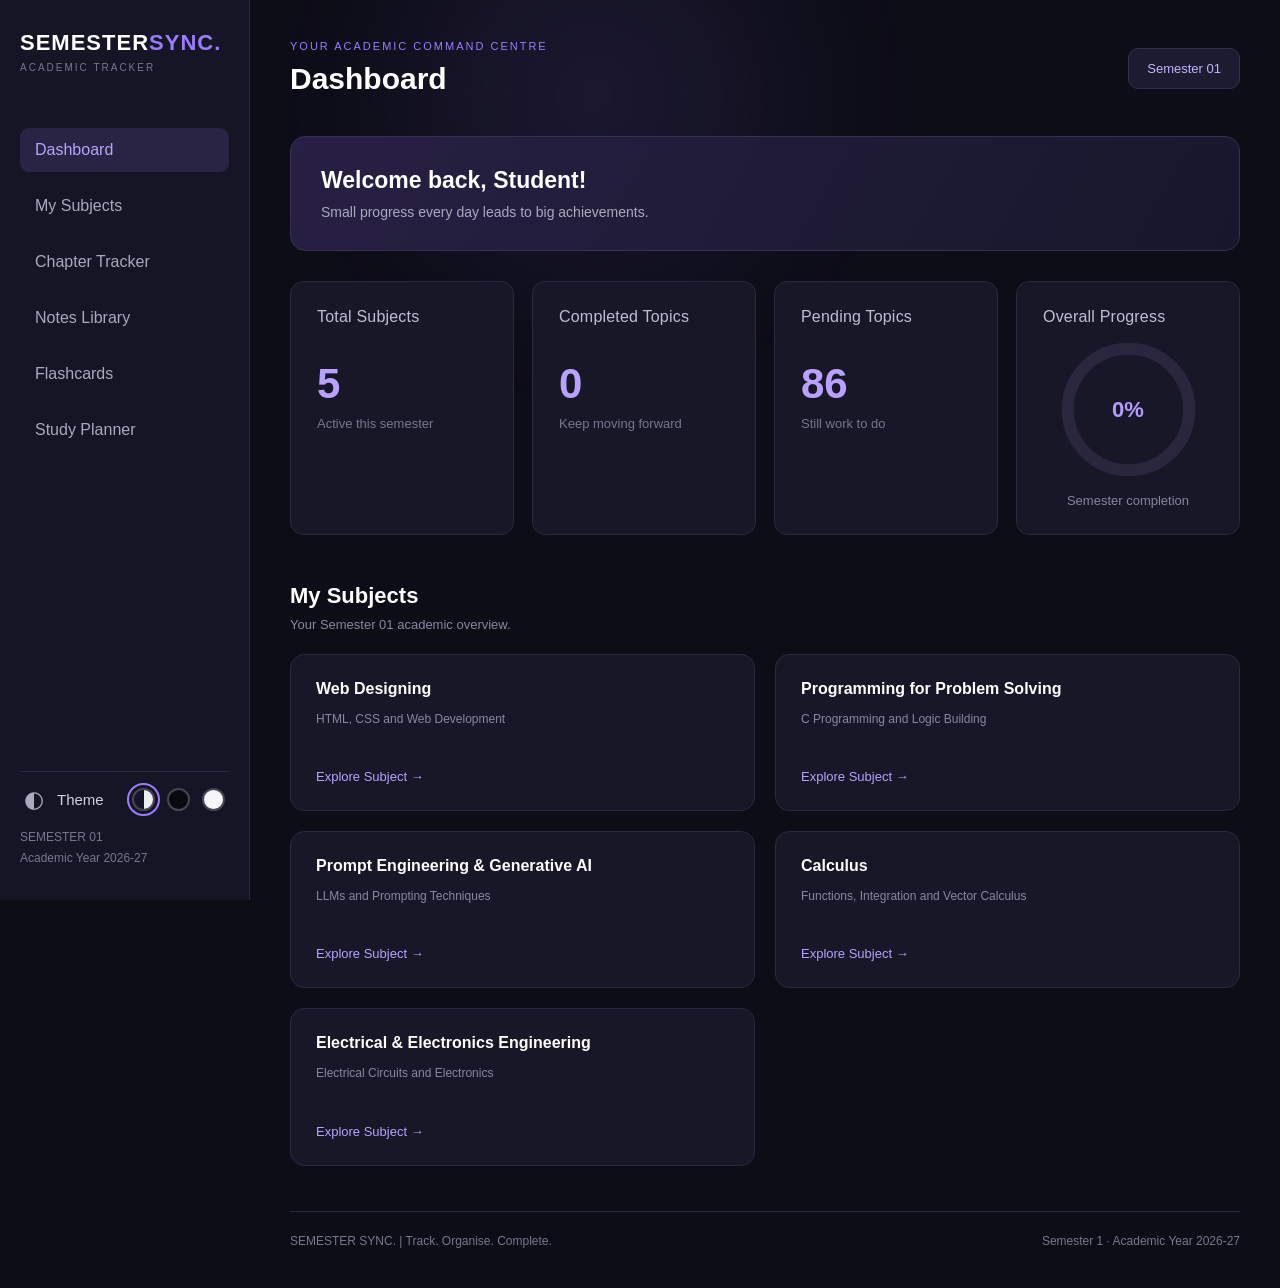
==== index.html @ 0c37a85b "Add files via upload" ====
<!DOCTYPE html>
<html lang="en">

<head>
    <meta charset="UTF-8">
    <meta name="viewport" content="width=device-width, initial-scale=1.0">

    <title>SemesterSync | Academic Tracker</title>

    <link rel="stylesheet" href="style.css">
</head>

<body>

    <!-- SIDEBAR -->
    <aside class="sidebar">

        <div class="logo">
            <h2>SEMESTER<span>SYNC.</span></h2>
            <p>ACADEMIC TRACKER</p>
        </div>

        
<nav>
    <ul>
        <li><a href="index.html" class="active">Dashboard</a></li>
        <li><a href="subjects.html">My Subjects</a></li>
        <li><a href="chapters.html">Chapter Tracker</a></li>
        <li><a href="notes.html">Notes Library</a></li>
        <li><a href="flashcards.html">Flashcards</a></li>
        <li><a href="planner.html">Study Planner</a></li>
    </ul>
</nav>



<div class="theme-switcher">
    <span class="theme-icon">◐</span>
    <span class="theme-label">Theme</span>

    <div class="theme-options">
        <button class="theme-btn active"
                data-theme="current"
                title="Current theme"
                aria-label="Current theme"></button>

        <button class="theme-btn"
                data-theme="dark"
                title="Dark theme"
                aria-label="Dark theme"></button>

        <button class="theme-btn"
                data-theme="light"
                title="Light theme"
                aria-label="Light theme"></button>
    </div>
</div>


        <div class="sidebar-footer">
            <p>SEMESTER 01</p>
            <p>Academic Year 2026-27</p>
        </div>

    </aside>


    <!-- MAIN CONTENT -->
    <main class="main-content">

        <!-- HEADER -->
        <header class="topbar">
            <div>
                <p class="welcome-text">YOUR ACADEMIC COMMAND CENTRE</p>
                <h1>Dashboard</h1>
            </div>

            <div class="profile">
                <span>Semester 01</span>
            </div>
        </header>


        <!-- DASHBOARD SECTION -->
        <section id="dashboard" class="dashboard">

            <div class="intro">
                <h2>Welcome back, Student!</h2>
                <p>Small progress every day leads to big achievements.</p>
            </div>

            <!-- STATISTICS -->
            <div class="stats-container">

                <article class="stat-card">
                    <h3>Total Subjects</h3>
                    <p class="stat-number">05</p>
                    <span>Active this semester</span>
                </article>

                <article class="stat-card">
                    <h3>Completed Topics</h3>
                    <p class="stat-number">12</p>
                    <span>Keep moving forward</span>
                </article>

                <article class="stat-card">
                    <h3>Pending Topics</h3>
                    <p class="stat-number">38</p>
                    <span>Still work to do</span>
                </article>

              
<article class="stat-card overall-card">
    <h3>Overall Progress</h3>

    <div class="progress-ring">
        <svg viewBox="0 0 100 100">
            <circle class="ring-bg"
                    cx="50" cy="50" r="45"></circle>

            <circle class="ring-fill"
                    cx="50" cy="50" r="45"></circle>
        </svg>

        <span class="ring-text">0%</span>
    </div>

    <span>Semester completion</span>
</article>


            </div>

        </section>

<!-- SUBJECT OVERVIEW -->
<section id="subjects" class="content-section">

    <div class="section-heading">
        <h2>My Subjects</h2>
        <p>Your Semester 01 academic overview.</p>
    </div>

    <div class="subjects-grid">

        <article class="subject-card">
            <h3>Web Designing</h3>
            <p>HTML, CSS and Web Development</p>
            <a href="subjects.html">Explore Subject →</a>
        </article>

        <article class="subject-card">
            <h3>Programming for Problem Solving</h3>
            <p>C Programming and Logic Building</p>
            <a href="subjects.html">Explore Subject →</a>
        </article>

        <article class="subject-card">
            <h3>Prompt Engineering & Generative AI</h3>
            <p>LLMs and Prompting Techniques</p>
            <a href="subjects.html">Explore Subject →</a>
        </article>

        <article class="subject-card">
            <h3>Calculus</h3>
            <p>Functions, Integration and Vector Calculus</p>
            <a href="subjects.html">Explore Subject →</a>
        </article>

        <article class="subject-card">
            <h3>Electrical & Electronics Engineering</h3>
            <p>Electrical Circuits and Electronics</p>
            <a href="subjects.html">Explore Subject →</a>
        </article>

    </div>

</section>


        
       


      


       


        

        <!-- FOOTER -->
        <footer>
            <p>SEMESTER SYNC. | Track. Organise. Complete.</p>
            <p>Semester 1 · Academic Year 2026-27</p>
        </footer>

    </main>
<script src="script.js"></script>
</body>
</html>
---- style.css ----
/* ===== GLOBAL SETTINGS ===== */

* {
    margin: 0;
    padding: 0;
    box-sizing: border-box;
}

html {
    scroll-behavior: smooth;
}

body {
    font-family: Arial, sans-serif;
    background-color: #0d0d18;
    color: #ffffff;
    display: flex;
}


/* ===== SIDEBAR ===== */

.sidebar {
    width: 250px;
    height: 100vh;
    background-color: #151525;
    padding: 30px 20px;
    position: fixed;
    left: 0;
    top: 0;
    display: flex;
    flex-direction: column;
    justify-content: space-between;
    border-right: 1px solid #292940;
}

.logo h2 {
    font-size: 22px;
    letter-spacing: 1px;
}

.logo span {
    color: #9b7cff;
}

.logo p {
    color: #77778f;
    font-size: 10px;
    margin-top: 6px;
    letter-spacing: 2px;
}

.sidebar nav {
    margin-top: 55px;
    flex: 1;
}

.sidebar ul {
    list-style: none;
}

.sidebar li {
    margin-bottom: 12px;
}

.sidebar a {
    display: block;
    text-decoration: none;
    color: #aaaabd;
    padding: 13px 15px;
    border-radius: 9px;
    transition: 0.3s;
}

.sidebar a:hover,
.sidebar a.active {
    background-color: #292444;
    color: #b9a2ff;
}

.sidebar-footer {
    color: #77778f;
    font-size: 12px;
    line-height: 1.8;
}


/* ===== MAIN CONTENT ===== */


.main-content {
    margin-left: 250px;
    width: calc(100% - 250px);
    min-height: 100vh;
    padding: 40px;
    position: relative;
    z-index: 1;
}


/* ===== TOPBAR ===== */

.topbar {
    display: flex;
    justify-content: space-between;
    align-items: center;
    margin-bottom: 40px;
}

.welcome-text {
    color: #9b7cff;
    font-size: 11px;
    letter-spacing: 2px;
    margin-bottom: 10px;
}

.topbar h1 {
    font-size: 30px;
}

.profile {
    background-color: #1c1c30;
    border: 1px solid #30304a;
    padding: 12px 18px;
    border-radius: 10px;
    color: #c5b5ff;
    font-size: 13px;
}


/* ===== INTRODUCTION ===== */

.intro {
    background: linear-gradient(120deg, #282044, #17172b);
    padding: 30px;
    border-radius: 15px;
    margin-bottom: 30px;
    border: 1px solid #383052;
}

.intro h2 {
    font-size: 23px;
    margin-bottom: 10px;
}

.intro p {
    color: #aaaabd;
    font-size: 14px;
}


/* ===== STATISTICS ===== */

.stats-container {
    display: grid;
    grid-template-columns: repeat(4, 1fr);
    gap: 18px;
    margin-bottom: 45px;
}

.stat-card {
    background-color: #171727;
    border: 1px solid #292940;
    padding: 22px;
    border-radius: 13px;
    transition: 0.3s;
}

.stat-card:hover {
    transform: translateY(-5px);
    border-color: #8065d8;
}

.stat-card h3 {
    color: #c0bfd2;
    font-size: 17px;
    font-weight: 500;
    margin-bottom: 18px;
}

.stat-number {
    font-size: 40px;
    font-weight: bold;
    margin: 15px 0 8px;
    color: #b9a2ff;
}

.stat-card span {
    color: #77778f;
    font-size: 14px;
}


/* ===== SECTION HEADINGS ===== */

.content-section {
    margin-bottom: 45px;
    scroll-margin-top: 25px;
}

.section-heading {
    margin-bottom: 22px;
}

.section-heading h2 {
    font-size: 22px;
    margin-bottom: 8px;
}

.section-heading p {
    color: #88889f;
    font-size: 13px;
}


/* ===== SUBJECT CARDS ===== */

.subjects-grid {
    display: grid;
    grid-template-columns: repeat(2, 1fr);
    gap: 20px;
}

.subject-card {
    background-color: #171727;
    padding: 25px;
    border: 1px solid #292940;
    border-radius: 14px;
    transition: 0.3s;
}

.subject-card:hover {
    transform: translateY(-4px);
    border-color: #8065d8;
}

.subject-card h3 {
    font-size: 16px;
    margin-bottom: 10px;
}

.subject-card p {
    color: #88889f;
    font-size: 12px;
    margin-bottom: 22px;
}

.subject-card span {
    display: block;
    color: #aaaabd;
    font-size: 12px;
    margin-top: 12px;
}


/* ===== PROGRESS BARS ===== */

.progress-bar {
    height: 7px;
    background-color: #303047;
    border-radius: 10px;
    overflow: hidden;
}

.progress {
    height: 100%;
    border-radius: 10px;
}

.web-progress {
    width: 40%;
    background-color: #9b7cff;
}

.programming-progress {
    width: 30%;
    background-color: #52c7a5;
}

.ai-progress {
    width: 25%;
    background-color: #e5a84f;
}

.calculus-progress {
    width: 20%;
    background-color: #579ce8;
}

.electrical-progress {
    width: 15%;
    background-color: #e77d91;
}


/* ===== PLACEHOLDER SECTIONS ===== */

.placeholder-card {
    background-color: #171727;
    border: 1px solid #292940;
    padding: 30px;
    border-radius: 13px;
}

.placeholder-card h3 {
    margin-bottom: 10px;
}

.placeholder-card p {
    color: #88889f;
    font-size: 13px;
}


/* ===== FOOTER ===== */

footer {
    border-top: 1px solid #292940;
    padding-top: 22px;
    color: #77778f;
    font-size: 12px;
    display: flex;
    justify-content: space-between;
    gap: 15px;
}


/* ===== RESPONSIVE DESIGN ===== */

@media (max-width: 1100px) {

    .stats-container {
        grid-template-columns: repeat(2, 1fr);
    }

}

@media (max-width: 768px) {

    body {
        display: block;
    }

    .sidebar {
        position: relative;
        width: 100%;
        height: auto;
        padding: 20px;
    }

    .sidebar nav {
        margin-top: 20px;
    }

    .sidebar ul {
        display: flex;
        flex-wrap: wrap;
        gap: 5px;
    }

    .sidebar li {
        margin: 0;
    }

    .sidebar a {
        padding: 9px 11px;
        font-size: 12px;
    }

    .sidebar-footer {
        display: none;
    }

    .main-content {
        margin-left: 0;
        width: 100%;
        padding: 25px 20px;
    }

    .subjects-grid {
        grid-template-columns: 1fr;
    }

    footer {
        flex-direction: column;
    }

}

@media (max-width: 480px) {

    .stats-container {
        grid-template-columns: 1fr;
    }

    .topbar h1 {
        font-size: 24px;
    }

    .profile {
        display: none;
    }

}


/* ===== CHAPTER TRACKER ===== */

.tracker-subject {
    background-color: #171727;
    border: 1px solid #292940;
    border-radius: 14px;
    padding: 25px;
    margin-bottom: 22px;
}

.tracker-subject h3 {
    color: #b9a2ff;
    font-size: 17px;
    margin-bottom: 20px;
}


.tracker-subject details {
    background-color: #202035;
    border-radius: 9px;
    margin-bottom: 10px;
    padding: 15px;
    overflow: hidden;
}

.tracker-subject summary {
    cursor: pointer;
    color: #ffffff;
    font-size: 14px;
    font-weight: bold;
    transition: color 0.3s ease;
}

.tracker-subject details[open] summary {
    color: #b9a2ff;
    margin-bottom: 15px;
}

/* Smooth topic reveal */
.tracker-subject details > label {
    animation: topicReveal 0.35s ease both;
}

@keyframes topicReveal {
    from {
        opacity: 0;
        transform: translateY(-8px);
    }
    to {
        opacity: 1;
        transform: translateY(0);
    }
}

.tracker-subject label {
    display: block;
    color: #aaaabd;
    font-size: 13px;
    padding: 9px 5px;
    cursor: pointer;
}

.tracker-subject input[type="checkbox"] {
    accent-color: #9b7cff;
    margin-right: 9px;
}


/* ===== NOTES LIBRARY ===== */

.notes-search {
    margin-bottom: 25px;
}

.notes-search input {
    width: 100%;
    padding: 15px;
    background-color: #171727;
    border: 1px solid #30304a;
    border-radius: 10px;
    color: white;
    outline: none;
    font-size: 13px;
}

.notes-search input:focus {
    border-color: #9b7cff;
}

.notes-grid {
    display: grid;
    grid-template-columns: repeat(2, 1fr);
    gap: 20px;
}

.note-card {
    background-color: #171727;
    border: 1px solid #292940;
    border-radius: 13px;
    padding: 25px;
    transition: 0.3s;
}

.note-card:hover {
    transform: translateY(-4px);
    border-color: #8065d8;
}

.note-category {
    color: #a78bfa;
    font-size: 10px;
    letter-spacing: 1.5px;
    font-weight: bold;
}

.note-card h3 {
    margin: 15px 0 10px;
    font-size: 17px;
}

.note-card p {
    color: #9292a8;
    font-size: 13px;
    line-height: 1.7;
    margin-bottom: 20px;
}

.note-card a {
    color: #b9a2ff;
    text-decoration: none;
    font-size: 13px;
}

.note-card a:hover {
    color: white;
}

@media (max-width: 768px) {
    .notes-grid {
        grid-template-columns: 1fr;
    }
}


/* ===== FLASHCARDS ===== */

.flashcards-grid {
    display: grid;
    grid-template-columns: repeat(2, 1fr);
    gap: 20px;
}

.flashcard {
    background: linear-gradient(145deg, #1d1b32, #171727);
    border: 1px solid #302b49;
    border-radius: 14px;
    padding: 25px;
    transition: 0.3s;
}

.flashcard:hover {
    transform: translateY(-4px);
    border-color: #9b7cff;
}

.flashcard span {
    color: #a78bfa;
    font-size: 10px;
    letter-spacing: 1.5px;
    font-weight: bold;
}

.flashcard h3 {
    font-size: 17px;
    margin: 20px 0;
}

.flashcard details {
    border-top: 1px solid #30304a;
    padding-top: 15px;
}

.flashcard summary {
    color: #b9a2ff;
    font-size: 13px;
    cursor: pointer;
}

.flashcard details p {
    color: #aaaabd;
    font-size: 13px;
    line-height: 1.7;
    margin-top: 15px;
}

@media (max-width: 768px) {
    .flashcards-grid {
        grid-template-columns: 1fr;
    }
}


/* ===== STUDY PLANNER ===== */

.planner-grid {
    display: grid;
    grid-template-columns: 1.5fr 1fr;
    gap: 20px;
}

.planner-card {
    background-color: #171727;
    border: 1px solid #292940;
    border-radius: 14px;
    padding: 25px;
}

.planner-card h3 {
    margin-bottom: 22px;
    font-size: 17px;
}

/* TIMETABLE */

.planner-card table {
    width: 100%;
    border-collapse: collapse;
    text-align: left;
}

.planner-card th {
    color: #b9a2ff;
    font-size: 12px;
    padding: 12px 8px;
    border-bottom: 1px solid #383850;
}

.planner-card td {
    color: #aaaabd;
    font-size: 12px;
    padding: 14px 8px;
    border-bottom: 1px solid #292940;
}

.planner-card tr:hover {
    background-color: #222239;
}

/* TASK LIST */

.task-item {
    display: flex;
    align-items: center;
    gap: 12px;
    padding: 15px 5px;
    border-bottom: 1px solid #292940;
    color: #aaaabd;
    font-size: 13px;
}

.task-item input {
    accent-color: #9b7cff;
    width: 16px;
    height: 16px;
}

.task-item input:checked + span {
    text-decoration: line-through;
    color: #77778f;
}

@media (max-width: 900px) {
    .planner-grid {
        grid-template-columns: 1fr;
    }
}


/* SUBJECT PAGE LINKS */

.subject-card a {
    display: inline-block;
    margin-top: 18px;
    color: #b9a2ff;
    text-decoration: none;
    font-size: 13px;
}

.subject-card a:hover {
    color: white;
}

/* NOTES RESOURCE LIST */

.resource-list {
    display: flex;
    flex-direction: column;
    gap: 10px;
    margin-top: 20px;
}

.resource-list a,
.resource-list span {
    display: flex;
    align-items: center;
    padding: 12px 14px;
    border-radius: 9px;
    font-size: 14px;
    line-height: 1.5;
    text-decoration: none;
    background: rgba(155, 124, 255, 0.07);
    border: 1px solid rgba(155, 124, 255, 0.12);
    color: #c8b8ff;
    transition: all 0.25s ease;
}

.resource-list a:hover {
    background: rgba(155, 124, 255, 0.16);
    border-color: #9b7cff;
    transform: translateX(5px);
    color: #ffffff;
}

.resource-list span {
    color: #9292a8;
    cursor: default;
}

.resource-list a::after {
    content: "↗";
    margin-left: auto;
    padding-left: 10px;
    color: #9b7cff;
}

.note-card {
    min-width: 0;
}

.notes-grid {
    align-items: stretch;
}


/* SEMESTER SYNC - GLOBAL ANIMATIONS */

/* Smooth page appearance */
body {
    animation: pageFade 0.45s ease;
}

@keyframes pageFade {
    from {
        opacity: 0;
        transform: translateY(8px);
    }
    to {
        opacity: 1;
        transform: translateY(0);
    }
}

/* Card hover animation */
.subject-card,
.note-card,
.tracker-subject,
.stat-card,
.planner-card,
.flashcard {
    transition: transform 0.25s ease,
                box-shadow 0.25s ease,
                border-color 0.25s ease;
}

.subject-card:hover,
.note-card:hover,
.stat-card:hover,
.planner-card:hover,
.flashcard:hover {
    transform: translateY(-5px);
    box-shadow: 0 12px 28px rgba(0, 0, 0, 0.22);
    border-color: #9b7cff;
}

/* Smooth progress bar animation */
.progress {
    transition: width 0.8s ease;
}

/* Smooth navigation hover */
.sidebar a {
    transition: background 0.25s ease,
                color 0.25s ease,
                padding-left 0.25s ease;
}

.sidebar a:hover {
    padding-left: 22px;
}

/* Respect reduced motion preferences */
@media (prefers-reduced-motion: reduce) {
    *,
    *::before,
    *::after {
        animation-duration: 0.01ms !important;
        transition-duration: 0.01ms !important;
    }
}

/* =================================
   SEMESTER SYNC - PREMIUM ANIMATIONS
================================= */

/* 1. AMBIENT BACKGROUND GLOW */

body {
    position: relative;
    isolation: isolate;
}

body::before {
    content: "";
    position: fixed;
    top: -180px;
    left: 25%;
    width: 550px;
    height: 550px;
    background: radial-gradient(
        circle,
        rgba(155, 124, 255, 0.12),
        transparent 70%
    );
    filter: blur(45px);
    pointer-events: none;
    z-index: -1;
    animation: ambientGlow 9s ease-in-out infinite alternate;
}

@keyframes ambientGlow {
    from {
        transform: translate(0, 0) scale(0.9);
        opacity: 0.55;
    }
    to {
        transform: translate(100px, 80px) scale(1.15);
        opacity: 1;
    }
}

/* 2. ANIMATED STATISTICS */

.stat-number {
    display: inline-block;
    font-variant-numeric: tabular-nums;
}

/* 3. SMOOTH CHAPTER EXPANSION */

.tracker-subject details {
    overflow: hidden;
}

.tracker-subject details summary {
    cursor: pointer;
    transition: color 0.25s ease;
}

.tracker-subject details summary:hover {
    color: #b69aff;
}

.tracker-subject details[open] {
    animation: chapterOpen 0.3s ease;
}

@keyframes chapterOpen {
    from {
        opacity: 0.65;
        transform: translateY(-5px);
    }
    to {
        opacity: 1;
        transform: translateY(0);
    }
}

/* 4. CIRCULAR PROGRESS RING */
.progress-ring {
    position: relative;
    display: grid;
    place-items: center;
}
.progress-ring svg {
    width: 100%;
    height: 100%;
    transform: rotate(-90deg);
}

.progress-ring circle {
    fill: none;
    stroke-width: 10;
}

.progress-ring .ring-bg {
    stroke: #29263d;
}

.progress-ring .ring-fill {
    stroke: #9b7cff;
    stroke-linecap: round;
    stroke-dasharray: 283;
    stroke-dashoffset: 283;
    transition: stroke-dashoffset 1.2s ease;
}

.progress-ring .ring-text {
    position: absolute;
    font-size: 26px;
    font-weight: 700;
    color: #b69aff;
}

/* ACCESSIBILITY */

@media (prefers-reduced-motion: reduce) {
    body::before {
        animation: none;
    }

    .tracker-subject details[open] {
        animation: none;
    }

    .progress-ring .ring-fill {
        transition: none;
    }
}


/* FINAL COMPACT PROGRESS RING */

.stats-container {
    align-items: stretch;
}

.stat-card {
    min-height: 165px;
    height: auto;
}

.stat-ring-layout {
    display: flex;
    align-items: center;
    justify-content: space-between;
    gap: 8px;
    height: 100%;
}

.stat-ring-layout > div:first-child {
    min-width: 0;
}

.progress-ring {
    width: 52px;
    height: 52px;
    flex-shrink: 0;
    position: relative;
    display: grid;
    place-items: center;
    margin: 0;
}

.progress-ring svg {
    width: 100%;
    height: 100%;
    transform: rotate(-90deg);
}

.progress-ring circle {
    fill: none;
    stroke-width: 9;
}

.progress-ring .ring-bg {
    stroke: #29263d;
}

.progress-ring .ring-fill {
    stroke: #9b7cff;
    stroke-linecap: round;
    stroke-dasharray: 283;
    stroke-dashoffset: 283;
    transition: stroke-dashoffset 1.2s ease;
}

.progress-ring .ring-text {
    position: absolute;
    font-size: 10px;
    font-weight: 700;
    color: #b69aff;
}


/* OVERALL PROGRESS RING - CLEAN VERSION */

.overall-card {
    display: flex;
    flex-direction: column;
    align-items: center;
    justify-content: center;
    text-align: center;
    gap: 10px;
    min-height: 165px;
}

.overall-card h3 {
    align-self: flex-start;
    margin: 0;
}

.overall-card .progress-ring {
    width: 125px;
    height: 125px;
    flex-shrink: 0;
    position: relative;
    display: grid;
    place-items: center;
    margin: 8px auto;
    padding: 0;
    border: none;
    border-radius: 0;
    background: transparent;
    box-shadow: none;
}

.overall-card .progress-ring svg {
    display: block;
    width: 100%;
    height: 100%;
    transform: rotate(-90deg);
}

.overall-card .ring-text {
    position: absolute;
    font-size: 22px;
    font-weight: 700;
    color: #b69aff;
}

.overall-card > span {
    color: #85859d;
    font-size: 13px;
}



/* CURSOR FOLLOWING GLOW */


.cursor-glow {
    position: fixed;
    width: 220px;
    height: 220px;
    border-radius: 50%;
    background: radial-gradient(
        circle,
        rgba(155, 124, 255, 0.32) 0%,
        rgba(155, 124, 255, 0.16) 35%,
        rgba(155, 124, 255, 0.05) 60%,
        transparent 75%
    );
    pointer-events: none;
    z-index: 0;
    transform: translate(-50%, -50%);
    filter: blur(15px);
    opacity: 0;
    transition: opacity 0.3s ease;
}


/* Keep website content above the glow */
.sidebar,
.main-content {
    position: relative;
    z-index: 1;
}

@media (hover: none), (prefers-reduced-motion: reduce) {
    .cursor-glow {
        display: none;
    }
}

.sidebar {
    position: fixed;
    top: 0;
    left: 0;
    height: 100vh;
    overflow-y: auto;
    z-index: 100;
}

/* HORIZONTAL THEME SWITCHER */

.theme-switcher {
    display: flex;
    align-items: center;
    gap: 13px;
    margin-top: auto;
    padding: 14px 4px;
    border-top: 1px solid #292940;
}

.theme-icon {
    font-size: 23px;
    color: #aaaabd;
}

.theme-label {
    color: #d0d0df;
    font-size: 15px;
    font-weight: 500;
}

.theme-options {
    display: flex;
    align-items: center;
    gap: 12px;
    margin-left: auto;
}

.theme-btn {
    width: 23px;
    height: 23px;
    min-width: 23px;
    padding: 0;
    border-radius: 50%;
    border: 2px solid #454554;
    cursor: pointer;
    transition: 0.25s ease;
}

.theme-btn[data-theme="current"] {
    background: linear-gradient(90deg, #151525 50%, #eeeeF5 50%);
}

.theme-btn[data-theme="dark"] {
    background: #080a12;
}

.theme-btn[data-theme="light"] {
    background: #f5f5fa;
}

.theme-btn.active {
    outline: 2px solid #9b7cff;
    outline-offset: 3px;
}

.theme-btn:hover {
    transform: scale(1.12);
}


/* DARK THEME */


/* DEEP DARK THEME */

body[data-theme="dark"] {
    background: #070910;
    color: #e8edf8;
}

body[data-theme="dark"] .sidebar {
    background: #0b101c;
    border-color: #1d2b42;
}

body[data-theme="dark"] .stat-card,
body[data-theme="dark"] .subject-card,
body[data-theme="dark"] .note-card,
body[data-theme="dark"] .planner-card,
body[data-theme="dark"] .tracker-subject,
body[data-theme="dark"] .flashcard {
    background: #101827;
    border-color: #20334e;
}

body[data-theme="dark"] .sidebar a {
    color: #a8b6ca;
}

body[data-theme="dark"] .sidebar a:hover,
body[data-theme="dark"] .sidebar a.active {
    background: #172941;
    color: #65b5ff;
}

body[data-theme="dark"] h1,
body[data-theme="dark"] h2,
body[data-theme="dark"] h3 {
    color: #edf4ff;
}

body[data-theme="dark"] p,
body[data-theme="dark"] span,
body[data-theme="dark"] .sidebar-footer {
    color: #91a2bb;
}

body[data-theme="dark"] .logo span,
body[data-theme="dark"] a {
    color: #65b5ff;
}

body[data-theme="dark"] .theme-btn.active {
    outline-color: #65b5ff;
}

body[data-theme="dark"] .progress-ring .ring-fill {
    stroke: #65b5ff;
}

body[data-theme="dark"] .progress-ring .ring-text {
    color: #65b5ff;
}

body[data-theme="dark"] .cursor-glow {
    background: radial-gradient(
        circle,
        rgba(65, 150, 255, 0.28),
        rgba(65, 150, 255, 0.08) 40%,
        transparent 75%
    );
}


/* LIGHT THEME */

body[data-theme="light"] {
    background: #f4f3fa;
    color: #252238;
}

body[data-theme="light"] .sidebar,
body[data-theme="light"] .stat-card,
body[data-theme="light"] .subject-card,
body[data-theme="light"] .note-card,
body[data-theme="light"] .planner-card,
body[data-theme="light"] .tracker-subject,
body[data-theme="light"] .flashcard {
    background-color: #ffffff;
    border-color: #dedbea;
}

body[data-theme="light"] .sidebar a {
    color: #55516a;
}

body[data-theme="light"] .sidebar a:hover,
body[data-theme="light"] .sidebar a.active {
    background-color: #eee9ff;
    color: #704bc4;
}

body[data-theme="light"] h1,
body[data-theme="light"] h2,
body[data-theme="light"] h3,
body[data-theme="light"] .logo h2 {
    color: #252238;
}

body[data-theme="light"] p,
body[data-theme="light"] span,
body[data-theme="light"] .sidebar-footer {
    color: #69657b;
}

body[data-theme="light"] .theme-btn.active {
    outline-color: #704bc4;
}

body[data-theme="light"] input,
body[data-theme="light"] textarea,
body[data-theme="light"] select {
    background: #fff;
    color: #252238;
    border-color: #dedbea;
}


/* ===== SEMESTER SYNC LIGHT THEME FIX ===== */

body[data-theme="light"] {
    background: #f4f2fa;
    color: #27243b;
}

/* Main headings and text */
body[data-theme="light"] h1,
body[data-theme="light"] h2,
body[data-theme="light"] h3,
body[data-theme="light"] p {
    color: #27243b;
}

/* Welcome banner */
body[data-theme="light"] .intro {
    background: linear-gradient(120deg, #e8ddff, #f1eaff);
    border: 1px solid #ded0ff;
}

body[data-theme="light"] .intro h2,
body[data-theme="light"] .intro p {
    color: #27243b;
}

/* Cards */
body[data-theme="light"] .stat-card,
body[data-theme="light"] .subject-card,
body[data-theme="light"] .note-card,
body[data-theme="light"] .tracker-subject,
body[data-theme="light"] .planner-card {
    background: #ffffff;
    border-color: #dedbea;
    color: #27243b;
}

/* Chapter tracker */
body[data-theme="light"] .tracker-subject details summary {
    background: #eee9fa;
    color: #30294b;
}

body[data-theme="light"] .tracker-subject details summary:hover {
    background: #e4dcf8;
}

/* Notes and resource links */
body[data-theme="light"] .note-card a,
body[data-theme="light"] .subject-card a {
    color: #7048d8;
}

body[data-theme="light"] .note-card a:hover,
body[data-theme="light"] .subject-card a:hover {
    color: #512bb5;
}

/* Flashcards */
body[data-theme="light"] .flashcard {
    background: #ffffff;
    border: 1px solid #dedbea;
    color: #27243b;
}

body[data-theme="light"] .flashcard h3,
body[data-theme="light"] .flashcard summary,
body[data-theme="light"] .flashcard p {
    color: #30294b;
}

/* Study planner */
body[data-theme="light"] .planner-card table th {
    color: #7048d8;
}

body[data-theme="light"] .planner-card table td {
    color: #625e75;
}

body[data-theme="light"] .planner-card table th,
body[data-theme="light"] .planner-card table td {
    border-color: #dedbea;
}

/* Inputs */
body[data-theme="light"] input,
body[data-theme="light"] textarea,
body[data-theme="light"] select {
    background: #ffffff;
    color: #27243b;
    border-color: #dedbea;
}

body[data-theme="light"] input::placeholder {
    color: #89849b;
}


/* ===== DASHBOARD FINAL POLISH ===== */

.stats-container {
    gap: 18px;
}

.stat-card {
    min-height: 190px;
    padding: 26px;
    display: flex;
    flex-direction: column;
    justify-content: flex-start;
    gap: 18px;
}

.stat-card h3 {
    font-size: 16px;
    letter-spacing: 0.2px;
}

.stat-card .stat-number {
    font-size: 42px;
}

.stat-card span {
    font-size: 13px;
}

.overall-card {
    justify-content: space-between;
    gap: 8px;
}

.overall-card .progress-ring {
    width: 135px !important;
    height: 135px !important;
}

/* More breathing room before subjects */
#subjects {
    margin-top: 48px;
}


.stat-card {
    gap: 8px;
}

.stat-card .stat-number {
    margin: 8px 0 0;
}

.stat-card span {
    margin-top: 0;
}
/* ===== SUBJECT CARD FINISHING TOUCH ===== */

.subject-card {
    position: relative;
    overflow: hidden;
    transition: transform 0.3s ease,
                border-color 0.3s ease,
                box-shadow 0.3s ease;
}

.subject-card:hover {
    transform: translateY(-6px);
    border-color: #9b7cff;
    box-shadow: 0 10px 30px rgba(155, 124, 255, 0.12);
}

.subject-card h3 {
    margin-bottom: 12px;
}

.subject-card p {
    line-height: 1.6;
}


/* COMPLETED TOPIC ANIMATION */

.tracker-subject label {
    transition: color 0.25s ease, opacity 0.25s ease;
}

.tracker-subject label:has(input[type="checkbox"]:checked) {
    color: #b9a2ff;
    opacity: 0.8;
}

.tracker-subject input[type="checkbox"] {
    cursor: pointer;
    transition: transform 0.2s ease;
}

.tracker-subject input[type="checkbox"]:checked {
    transform: scale(1.15);
}


/* SUBJECT COMPLETION COUNTS */

.subject-completion-count {
    display: inline-block;
    margin-left: 12px;
    padding: 5px 10px;
    border-radius: 20px;
    background: #292444;
    color: #b9a2ff;
    font-size: 12px;
    font-weight: 500;
    vertical-align: middle;
}

/* PLANNER BUTTON STYLING */

.planner-card button,
#saveControls button,
#scheduleControls button,
#taskControls button {
    background: rgba(139, 92, 246, 0.15);
    color: #b9a0ff;
    border: 1px solid rgba(139, 92, 246, 0.4);
    border-radius: 8px;
    padding: 8px 14px;
    font-size: 13px;
    font-weight: 600;
    cursor: pointer;
    transition: 0.2s ease;
}

.planner-card button:hover,
#saveControls button:hover,
#scheduleControls button:hover,
#taskControls button:hover {
    background: #8b5cf6;
    color: white;
    transform: translateY(-2px);
}
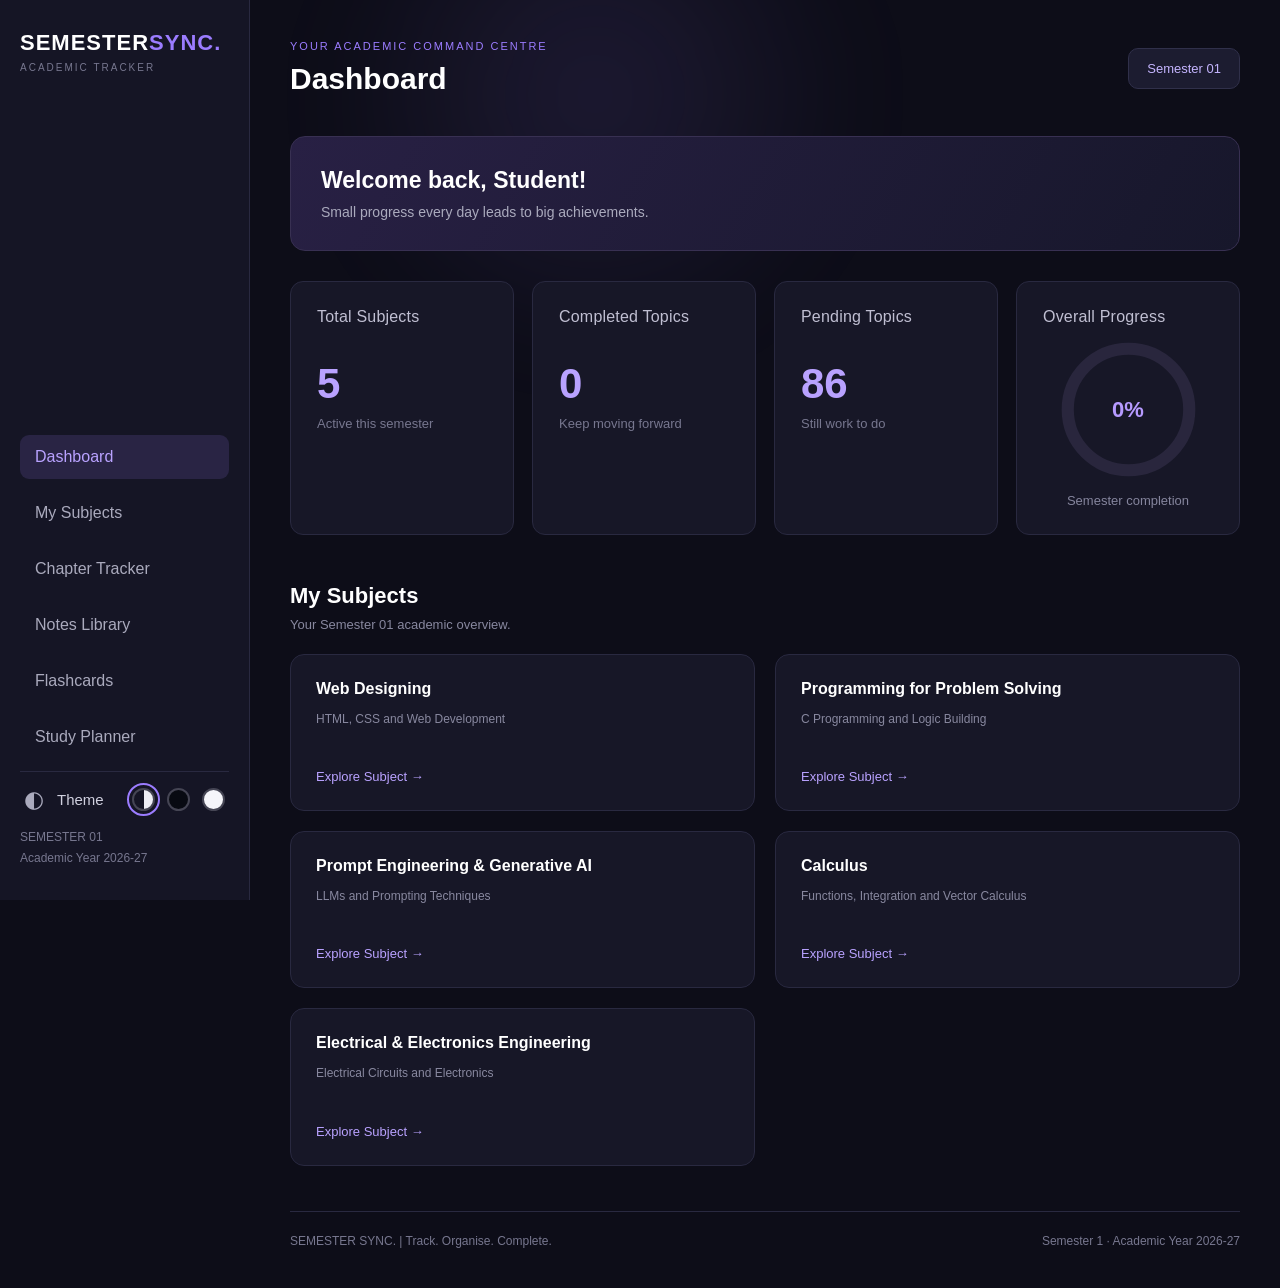
==== commit 6f80644b: "Add files via upload Improve mobile navigation and responsive layout" ====
--- a/index.html
+++ b/index.html
@@ -13,57 +13,63 @@
 
 <body>
 
-    <!-- SIDEBAR -->
-    <aside class="sidebar">
-
+   
+<!-- SIDEBAR -->
+
+<!-- SIDEBAR -->
+<aside class="sidebar">
+
+    <div class="mobile-header">
         <div class="logo">
             <h2>SEMESTER<span>SYNC.</span></h2>
             <p>ACADEMIC TRACKER</p>
         </div>
 
-        
-<nav>
-    <ul>
-        <li><a href="index.html" class="active">Dashboard</a></li>
-        <li><a href="subjects.html">My Subjects</a></li>
-        <li><a href="chapters.html">Chapter Tracker</a></li>
-        <li><a href="notes.html">Notes Library</a></li>
-        <li><a href="flashcards.html">Flashcards</a></li>
-        <li><a href="planner.html">Study Planner</a></li>
-    </ul>
-</nav>
-
-
-
-<div class="theme-switcher">
-    <span class="theme-icon">◐</span>
-    <span class="theme-label">Theme</span>
-
-    <div class="theme-options">
-        <button class="theme-btn active"
-                data-theme="current"
-                title="Current theme"
-                aria-label="Current theme"></button>
-
-        <button class="theme-btn"
-                data-theme="dark"
-                title="Dark theme"
-                aria-label="Dark theme"></button>
-
-        <button class="theme-btn"
-                data-theme="light"
-                title="Light theme"
-                aria-label="Light theme"></button>
-    </div>
-</div>
-
+        <button class="menu-toggle"
+                id="menuToggle"
+                aria-label="Toggle navigation"
+                aria-expanded="false">
+            ☰
+        </button>
+    </div>
+
+    <div class="sidebar-content" id="sidebarContent">
+
+        <nav>
+            <ul>
+                <li><a href="index.html" class="active">Dashboard</a></li>
+                <li><a href="subjects.html">My Subjects</a></li>
+                <li><a href="chapters.html">Chapter Tracker</a></li>
+                <li><a href="notes.html">Notes Library</a></li>
+                <li><a href="flashcards.html">Flashcards</a></li>
+                <li><a href="planner.html">Study Planner</a></li>
+            </ul>
+        </nav>
+
+        <div class="theme-switcher">
+            <span class="theme-icon">◐</span>
+            <span class="theme-label">Theme</span>
+
+            <div class="theme-options">
+                <button class="theme-btn active" data-theme="current"
+                    title="Current theme" aria-label="Current theme"></button>
+
+                <button class="theme-btn" data-theme="dark"
+                    title="Dark theme" aria-label="Dark theme"></button>
+
+                <button class="theme-btn" data-theme="light"
+                    title="Light theme" aria-label="Light theme"></button>
+            </div>
+        </div>
 
         <div class="sidebar-footer">
             <p>SEMESTER 01</p>
             <p>Academic Year 2026-27</p>
         </div>
 
-    </aside>
+    </div>
+</aside>
+
 
 
     <!-- MAIN CONTENT -->
--- a/style.css
+++ b/style.css
@@ -384,6 +384,27 @@
 
     footer {
         flex-direction: column;
+    }
+
+    .sidebar-content nav ul {
+        display: flex;
+        flex-direction: column;
+        gap: 8px;
+    }
+
+    .sidebar-content nav li {
+        width: 100%;
+    }
+
+    .sidebar-content nav a {
+        display: block;
+        width: 100%;
+        padding: 12px 14px;
+        font-size: 14px;
+    }
+
+    .sidebar-content .theme-switcher {
+        margin-top: 20px;
     }
 
 }
@@ -1536,4 +1557,113 @@
     background: #8b5cf6;
     color: white;
     transform: translateY(-2px);
-}+}
+
+/* ===== FINAL MOBILE LAYOUT FIX ===== */
+
+@media (max-width: 768px) {
+
+    body {
+        display: block;
+    }
+
+    .sidebar {
+        position: relative !important;
+        top: auto;
+        left: auto;
+        width: 100%;
+        height: auto;
+        min-height: 0;
+        overflow: visible;
+        padding: 20px;
+    }
+
+    .sidebar nav {
+        margin-top: 20px;
+        flex: none;
+    }
+
+    .main-content {
+        margin-left: 0;
+        width: 100%;
+        padding: 25px 20px;
+    }
+
+    .stats-container {
+        grid-template-columns: repeat(2, 1fr);
+    }
+
+    .subjects-grid,
+    .notes-grid,
+    .flashcards-grid,
+    .planner-grid {
+        grid-template-columns: 1fr;
+    }
+
+    .overall-card .progress-ring {
+        width: 110px !important;
+        height: 110px !important;
+    }
+}
+
+@media (max-width: 480px) {
+
+    .stats-container {
+        grid-template-columns: 1fr;
+    }
+
+    .main-content {
+        padding: 20px 15px;
+    }
+
+    .intro {
+        padding: 22px;
+    }
+
+    .tracker-subject,
+    .planner-card,
+    .note-card,
+    .flashcard {
+        padding: 18px;
+    }
+}
+
+/* MOBILE HAMBURGER MENU */
+
+.mobile-header {
+    display: contents;
+}
+
+.menu-toggle {
+    display: none;
+}
+
+@media (max-width: 768px) {
+
+    .mobile-header {
+        display: flex;
+        align-items: center;
+        justify-content: space-between;
+        gap: 12px;
+    }
+
+    .menu-toggle {
+        display: block;
+        background: #292044;
+        color: #ffffff;
+        border: 1px solid #8060c9;
+        border-radius: 8px;
+        padding: 9px 13px;
+        font-size: 22px;
+        cursor: pointer;
+    }
+
+    .sidebar-content {
+        display: none;
+    }
+
+    .sidebar-content.open {
+        display: block;
+    }
+
+}
